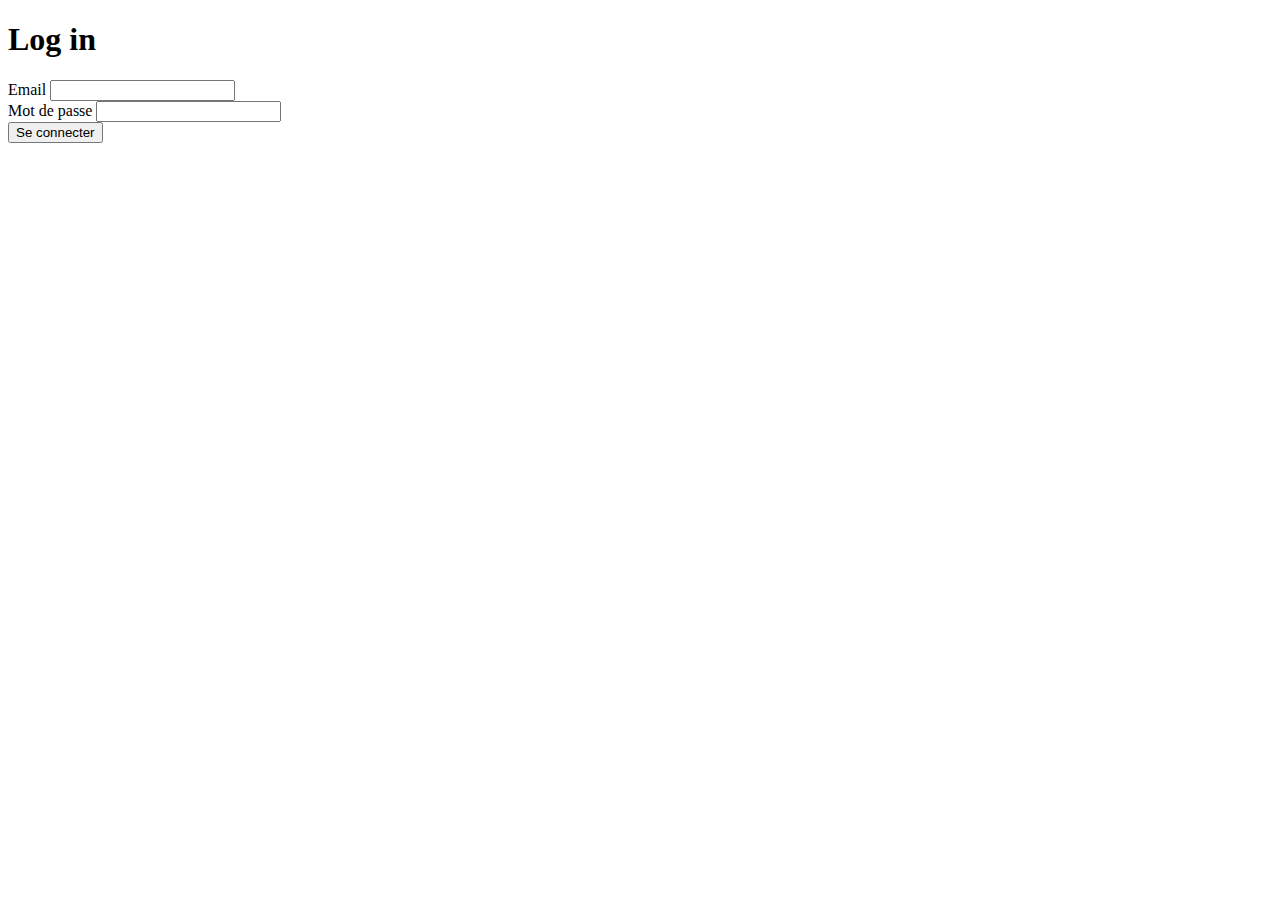
==== FrontEnd/login.html @ 58439708 "implémentation login" ====
<!DOCTYPE html>
<html lang="fr">
<head>
  <meta charset="UTF-8">
  <meta name="viewport" content="width=device-width, initial-scale=1.0">
  <title>Page de Connexion</title>
</head>
<body>
  <h1>Log in</h1>
  <form id="login-form">
    <div>
      <label for="email">Email</label>
      <input type="email" id="email" required />
    </div>
    <div>
      <label for="password">Mot de passe</label>
      <input type="password" id="password" required />
    </div>
    <button type="submit">Se connecter</button>
  </form>

  <script src="index.js"></script>
</body>
</html>
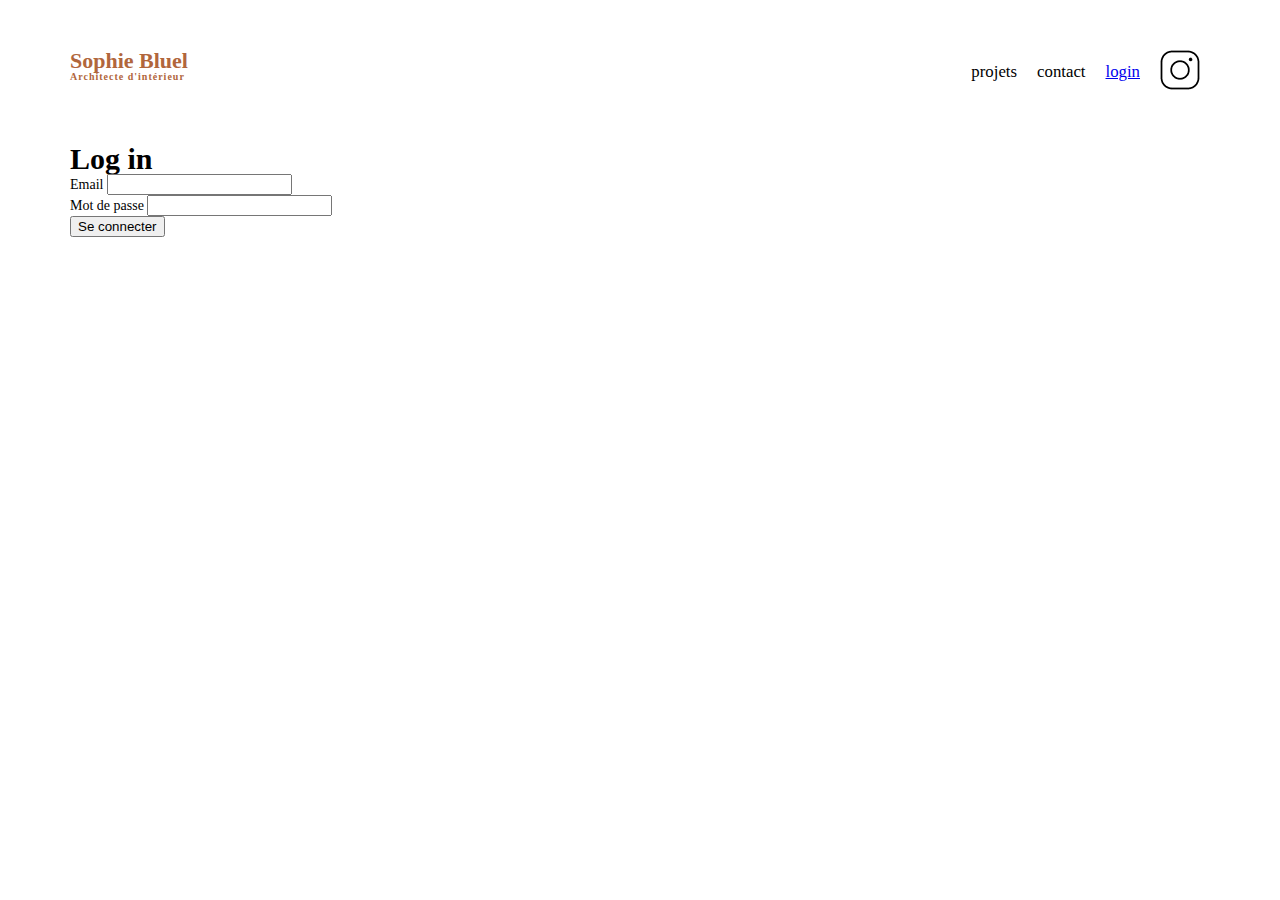
==== commit 4aacaa4f: "modif login" ====
--- a/FrontEnd/login.html
+++ b/FrontEnd/login.html
@@ -3,10 +3,22 @@
 <head>
   <meta charset="UTF-8">
   <meta name="viewport" content="width=device-width, initial-scale=1.0">
+  <link rel="stylesheet" href="login.css">
   <title>Page de Connexion</title>
 </head>
 <body>
-  <h1>Log in</h1>
+    <header>
+        <h1>Sophie Bluel <span>Architecte d'intérieur</span></h1>
+        <nav>
+          <ul>
+            <li>projets</li>
+            <li>contact</li>
+            <li><a href="login.html">login</a></li>
+            <li><img src="./assets/icons/instagram.png" alt="Instagram" /></li>
+          </ul>
+        </nav>
+      </header>
+  <h2>Log in</h2>
   <form id="login-form">
     <div>
       <label for="email">Email</label>
--- a/FrontEnd/login.css
+++ b/FrontEnd/login.css
@@ -0,0 +1,101 @@
+html, body, div, span, applet, object, iframe,
+h1, h2, h3, h4, h5, h6, p, blockquote, pre,
+a, abbr, acronym, address, big, cite, code,
+del, dfn, em, img, ins, kbd, q, s, samp,
+small, strike, strong, sub, sup, tt, var,
+b, u, i, center,
+dl, dt, dd, ol, ul, li,
+fieldset, form, label, legend,
+table, caption, tbody, tfoot, thead, tr, th, td,
+article, aside, canvas, details, embed,
+figure, figcaption, footer, header, hgroup,
+menu, nav, output, ruby, section, summary,
+time, mark, audio, video {
+	margin: 0;
+	padding: 0;
+	border: 0;
+	font-size: 100%;
+	font: inherit;
+	vertical-align: baseline;
+}
+/* HTML5 display-role reset for older browsers */
+article, aside, details, figcaption, figure,
+footer, header, hgroup, menu, nav, section {
+	display: block;
+}
+body {
+	line-height: 1;
+}
+ol, ul {
+	list-style: none;
+}
+blockquote, q {
+	quotes: none;
+}
+blockquote:before, blockquote:after,
+q:before, q:after {
+	content: '';
+	content: none;
+}
+table {
+	border-collapse: collapse;
+	border-spacing: 0;
+}
+/** end reset css**/
+
+body {
+	max-width: 1140px;
+	margin:auto;
+	font-family: 'Work Sans' ;
+	font-size: 14px;
+}
+
+header {
+	display: flex;
+	justify-content: space-between;
+	margin: 50px 0
+}
+
+h1{
+	display: flex;
+	flex-direction: column;
+	font-family: 'Syne';
+	font-size: 22px;
+	font-weight: 800;
+	color: #B1663C
+}
+
+h1 > span {
+	font-family: 'Work Sans';
+	font-size:10px;
+	letter-spacing: 0.1em;
+;
+}
+
+nav ul {
+	display: flex;
+	align-items: center;
+	list-style-type: none;
+
+}
+nav li {
+	padding: 0 10px;
+	font-size: 1.2em;
+}
+
+li:hover {
+	color: #B1663C;
+}
+
+
+a:hover {
+	color: #B1663C;
+}
+
+h2{
+	font-family: 'Syne';
+	font-weight: 700;
+	font-size: 30px;
+	color: #1D6154
+    : center;
+}
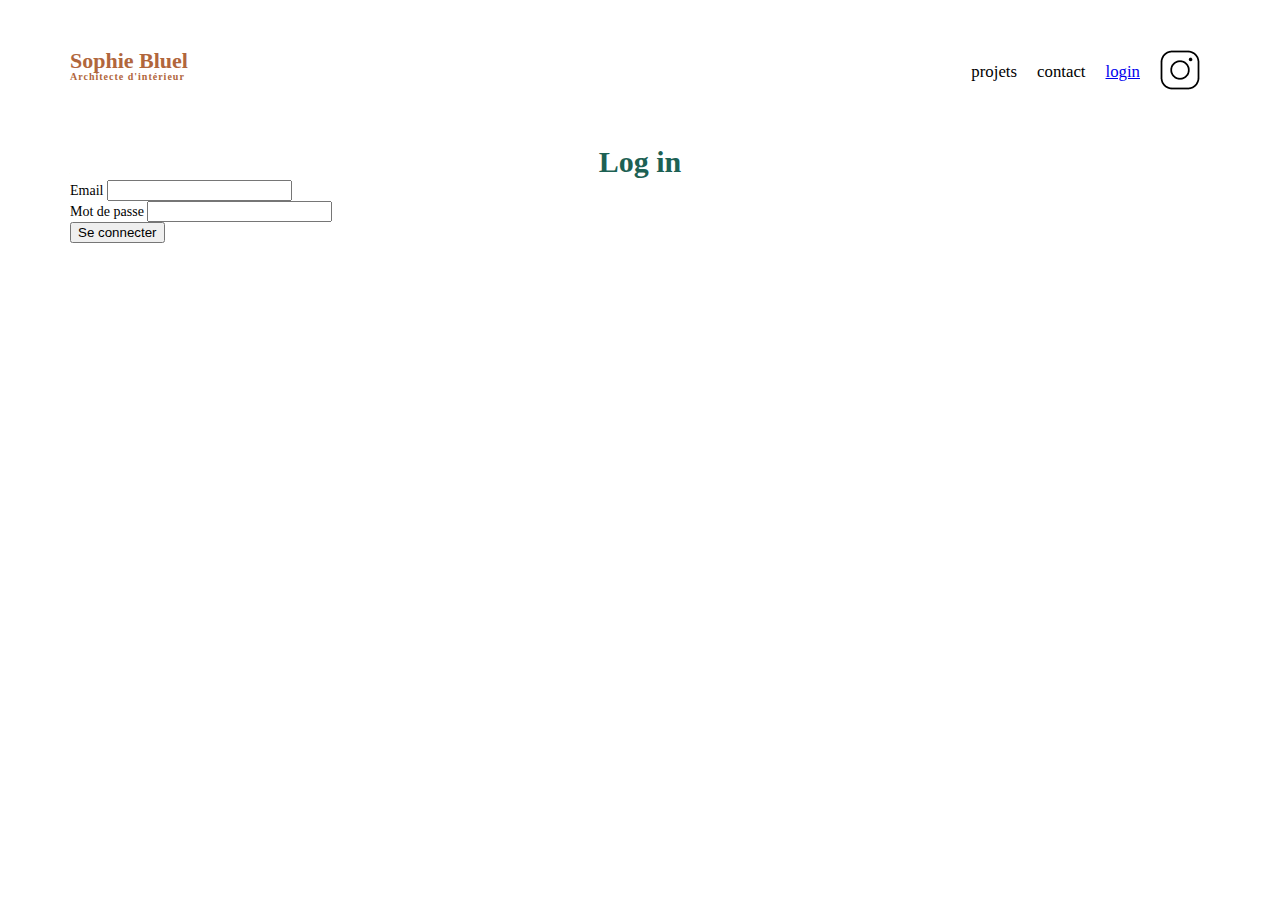
==== commit 2b8b6f54: "avancement login" ====
--- a/FrontEnd/login.html
+++ b/FrontEnd/login.html
@@ -18,7 +18,7 @@
           </ul>
         </nav>
       </header>
-  <h2>Log in</h2>
+  <h1 class="login">Log in</h1>
   <form id="login-form">
     <div>
       <label for="email">Email</label>
--- a/FrontEnd/login.css
+++ b/FrontEnd/login.css
@@ -92,10 +92,18 @@
 	color: #B1663C;
 }
 
-h2{
+.login {
 	font-family: 'Syne';
 	font-weight: 700;
 	font-size: 30px;
-	color: #1D6154
-    : center;
+	line-height: 36px;
+	color: #1D6154;
+	align-items: center;
 }
+
+.login > span {
+	font-family: 'Work Sans';
+	font-size: 10px;
+	letter-spacing: 0.1em;
+}
+
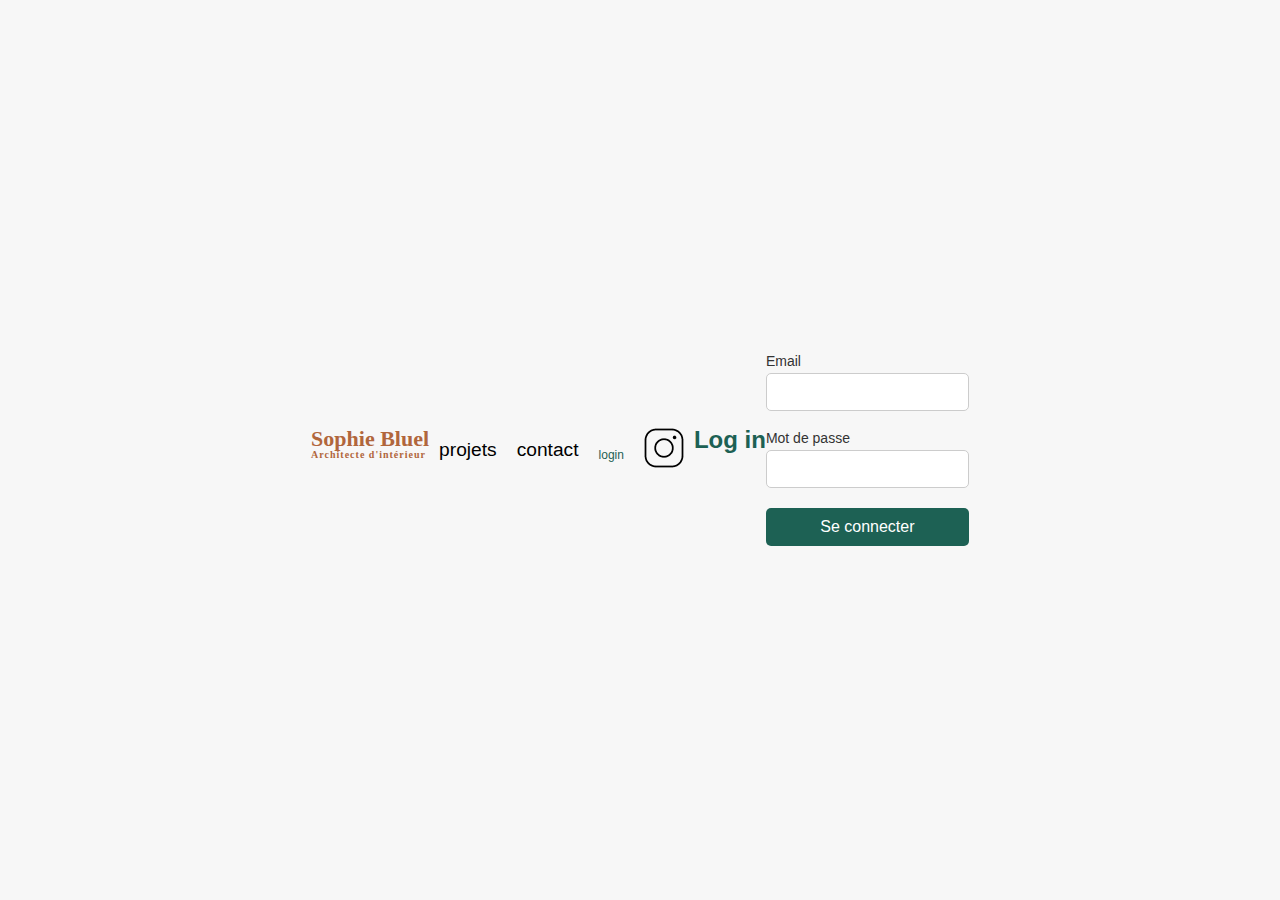
==== commit f9bf7533: "création login.js" ====
--- a/FrontEnd/login.html
+++ b/FrontEnd/login.html
@@ -31,6 +31,6 @@
     <button type="submit">Se connecter</button>
   </form>
 
-  <script src="index.js"></script>
+  <script src="login.js"></script>
 </body>
 </html>--- a/FrontEnd/login.css
+++ b/FrontEnd/login.css
@@ -44,11 +44,14 @@
 /** end reset css**/
 
 body {
-	max-width: 1140px;
-	margin:auto;
-	font-family: 'Work Sans' ;
-	font-size: 14px;
+    display: flex;
+    justify-content: center;
+    align-items: center;
+    height: 100vh;
+    background-color: #F7F7F7;
+    font-family: 'Work Sans', sans-serif;
 }
+
 
 header {
 	display: flex;
@@ -72,6 +75,18 @@
 ;
 }
 
+h1.login {
+    text-align: center;
+    font-family: 'Syne', sans-serif;
+    font-size: 24px;
+    color: #1D6154;
+    margin-bottom: 20px;
+}
+
+#login-form div {
+    margin-bottom: 20px;
+}
+
 nav ul {
 	display: flex;
 	align-items: center;
@@ -90,6 +105,7 @@
 
 a:hover {
 	color: #B1663C;
+	text-decoration: underline;
 }
 
 .login {
@@ -107,3 +123,46 @@
 	letter-spacing: 0.1em;
 }
 
+#login-form div {
+    margin-bottom: 20px;
+}
+
+label {
+    display: block;
+    margin-bottom: 5px;
+    font-size: 14px;
+    color: #333333;
+}
+
+input[type="email"], input[type="password"] {
+    width: 100%;
+    padding: 10px;
+    font-size: 14px;
+    border: 1px solid #CCCCCC;
+    border-radius: 5px;
+    box-sizing: border-box;
+}
+
+button[type="submit"] {
+    width: 100%;
+    padding: 10px;
+    background-color: #1D6154;
+    color: #FFFFFF;
+    border: none;
+    border-radius: 5px;
+    font-size: 16px;
+    cursor: pointer;
+}
+
+button[type="submit"]:hover {
+    background-color: #145D43;
+}
+
+a {
+    display: block;
+    text-align: center;
+    margin-top: 10px;
+    font-size: 12px;
+    color: #1D6154;
+    text-decoration: none;
+}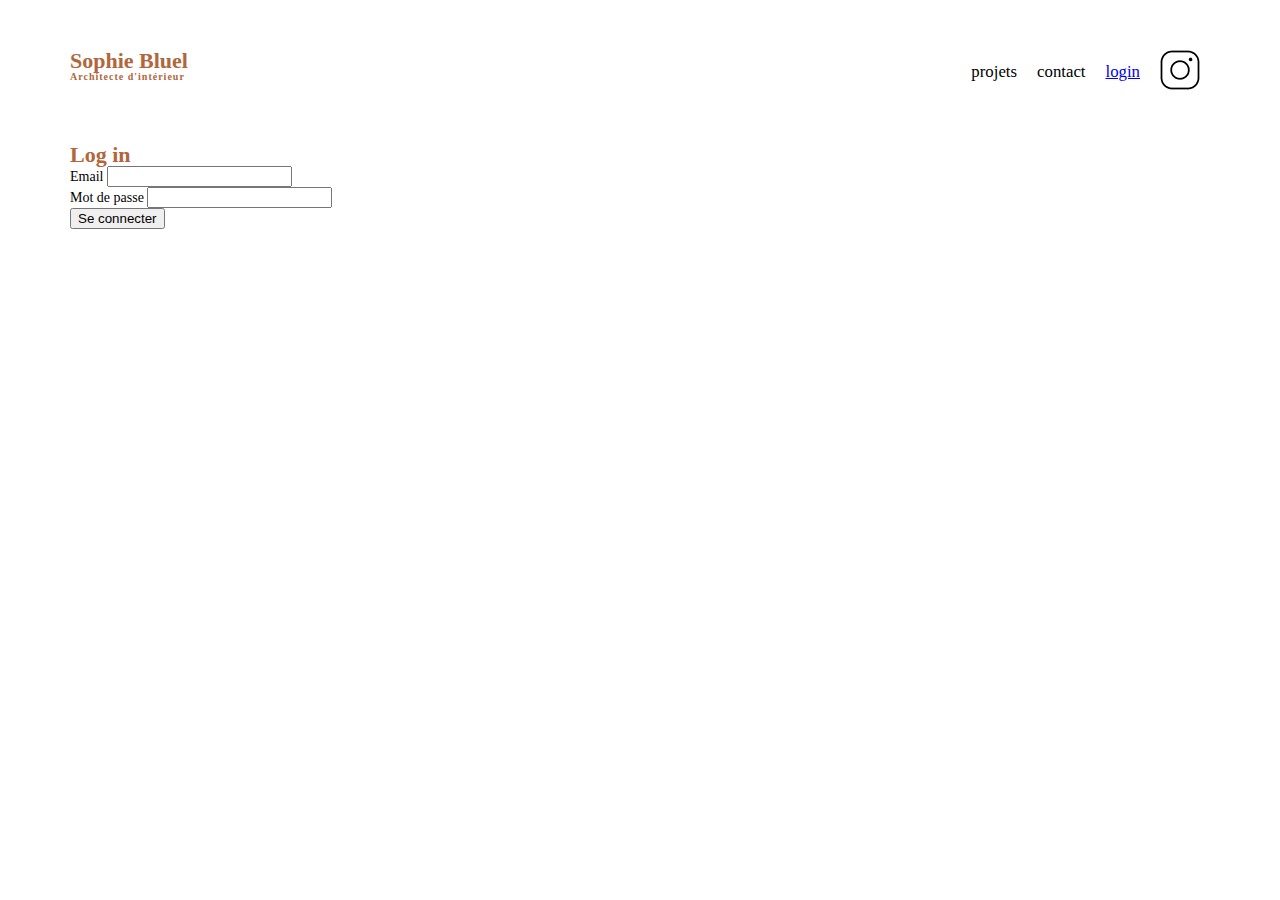
==== commit 97bf8330: "modif+bouton modifier" ====
--- a/FrontEnd/login.html
+++ b/FrontEnd/login.html
@@ -3,7 +3,7 @@
 <head>
   <meta charset="UTF-8">
   <meta name="viewport" content="width=device-width, initial-scale=1.0">
-  <link rel="stylesheet" href="login.css">
+  <link rel="stylesheet" href="./assets/style.css">
   <title>Page de Connexion</title>
 </head>
 <body>
--- a/FrontEnd/assets/style.css
+++ b/FrontEnd/assets/style.css
@@ -0,0 +1,224 @@
+/* http://meyerweb.com/eric/tools/css/reset/
+   v2.0 | 20110126
+   License: none (public domain)
+*/
+
+html, body, div, span, applet, object, iframe,
+h1, h2, h3, h4, h5, h6, p, blockquote, pre,
+a, abbr, acronym, address, big, cite, code,
+del, dfn, em, img, ins, kbd, q, s, samp,
+small, strike, strong, sub, sup, tt, var,
+b, u, i, center,
+dl, dt, dd, ol, ul, li,
+fieldset, form, label, legend,
+table, caption, tbody, tfoot, thead, tr, th, td,
+article, aside, canvas, details, embed,
+figure, figcaption, footer, header, hgroup,
+menu, nav, output, ruby, section, summary,
+time, mark, audio, video {
+	margin: 0;
+	padding: 0;
+	border: 0;
+	font-size: 100%;
+	font: inherit;
+	vertical-align: baseline;
+}
+/* HTML5 display-role reset for older browsers */
+article, aside, details, figcaption, figure,
+footer, header, hgroup, menu, nav, section {
+	display: block;
+}
+body {
+	line-height: 1;
+}
+ol, ul {
+	list-style: none;
+}
+blockquote, q {
+	quotes: none;
+}
+blockquote:before, blockquote:after,
+q:before, q:after {
+	content: '';
+	content: none;
+}
+table {
+	border-collapse: collapse;
+	border-spacing: 0;
+}
+/** end reset css**/
+body {
+	max-width: 1140px;
+	margin:auto;
+	font-family: 'Work Sans' ;
+	font-size: 14px;
+}
+header {
+	display: flex;
+	justify-content: space-between;
+	margin: 50px 0
+}
+section {
+	margin: 50px 0
+}
+
+h1{
+	display: flex;
+	flex-direction: column;
+	font-family: 'Syne';
+	font-size: 22px;
+	font-weight: 800;
+	color: #B1663C
+}
+
+h1 > span {
+	font-family: 'Work Sans';
+	font-size:10px;
+	letter-spacing: 0.1em;
+;
+}
+
+h2{
+	font-family: 'Syne';
+	font-weight: 700;
+	font-size: 30px;
+	color: #1D6154
+}
+nav ul {
+	display: flex;
+	align-items: center;
+	list-style-type: none;
+
+}
+nav li {
+	padding: 0 10px;
+	font-size: 1.2em;
+}
+
+li:hover {
+	color: #B1663C;
+}
+
+#introduction {
+	display: flex;
+	align-items: center;
+}
+#introduction figure {
+	flex: 1
+}
+#introduction img {
+	display: block;
+	margin: auto;
+	width: 80%;
+}
+
+#introduction article {
+	flex: 1
+}
+#introduction h2 {
+	margin-bottom: 1em;
+}
+
+#introduction p {
+	margin-bottom: 0.5em;
+}
+
+.portfolio-header {
+	display: flex;
+	align-items: center;
+	justify-content: center;
+	gap: 10px;
+}
+
+#portfolio-edit {
+	display:none;
+}
+
+#portfolio-edit.active {
+	display:block;
+}
+
+#portfolio h2 {
+	text-align: center;
+}
+.categories {
+	display: flex;
+	justify-content: center;
+	gap: 20px;
+}
+.categories button {
+	border: 1px solid #1D6154;
+	color: #1D6154;
+	font-weight: 700;
+	font-size: 1rem;
+	font-family: "Syne", sans-serif;
+	border-radius: 100px;
+	background: transparent;
+	padding: 10px 20px;
+}
+.categories button.active {
+	background-color: #1D6154;
+	color: white;
+}
+.gallery {
+	width: 100%;
+	display: grid;
+	grid-template-columns: 1fr 1fr 1fr;
+	grid-column-gap: 20px;
+	grid-row-gap: 20px;
+	margin-top: 60px;
+}
+
+.gallery img {
+	width: 100%;
+
+}
+#contact {
+	width: 50%;
+margin: auto;
+}
+#contact > * {
+	text-align: center;
+
+}
+#contact h2{
+	margin-bottom: 20px;
+}
+#contact form {
+	text-align: left;
+	margin-top:30px;
+	display: flex;
+	flex-direction: column;
+}
+
+#contact input {
+	height: 50px;
+	font-size: 1.2em;
+	border: none;
+	box-shadow: 0px 4px 14px rgba(0, 0, 0, 0.09);
+}
+#contact label {
+	margin: 2em 0 1em 0;
+}
+#contact textarea {
+	border: none;
+	box-shadow: 0px 4px 14px rgba(0, 0, 0, 0.09);
+}
+
+input[type="submit"]{
+	font-family: 'Syne';
+	font-weight: 700;
+	color: white;
+	background-color: #1D6154;
+	margin : 2em auto ;
+	width: 180px;
+	text-align: center;
+	border-radius: 60px ;
+}
+
+footer nav ul {
+	display: flex;
+	justify-content: flex-end;
+	margin: 2em
+}
+
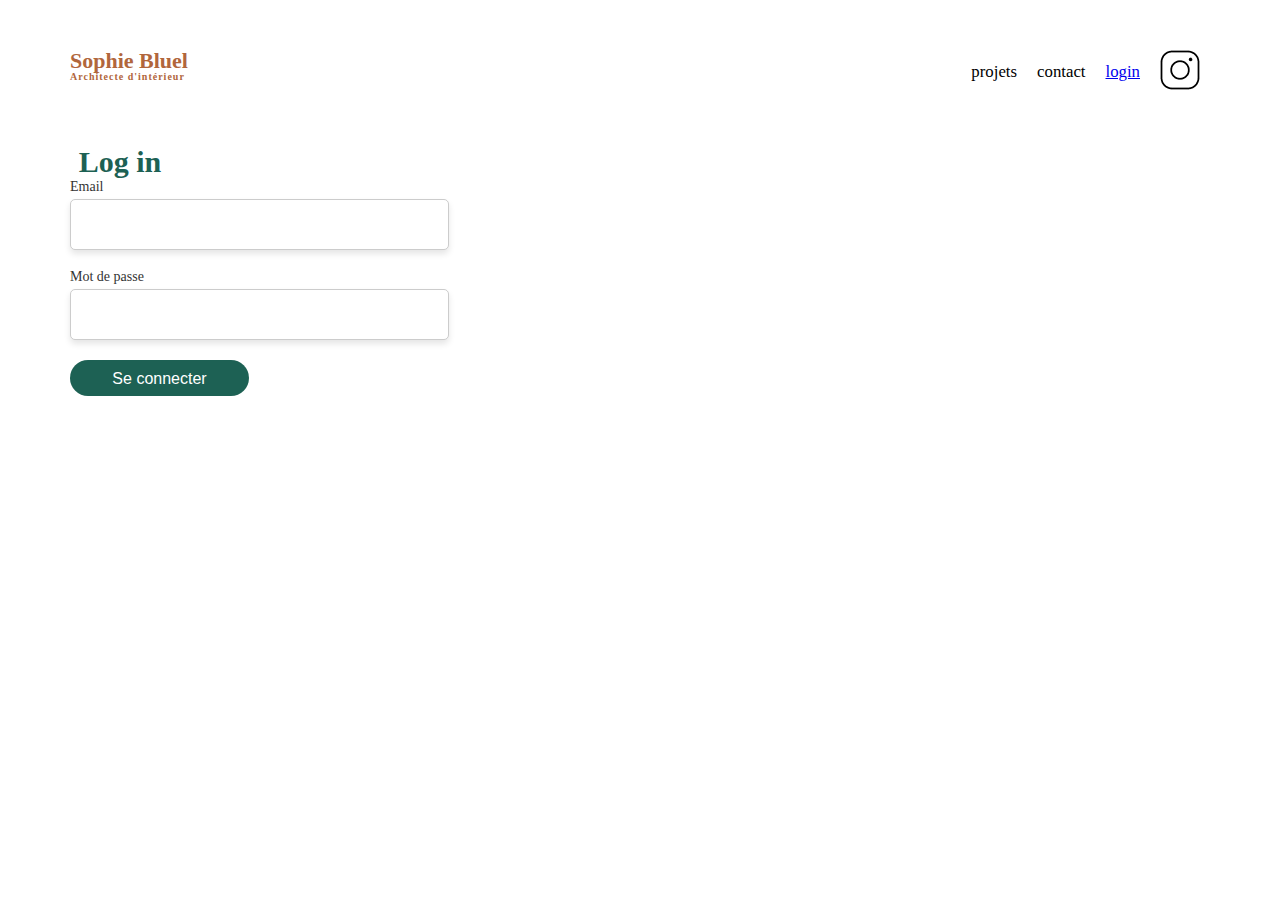
==== commit e452e02e: "implémentation galerie photo" ====
--- a/FrontEnd/login.html
+++ b/FrontEnd/login.html
@@ -13,7 +13,7 @@
           <ul>
             <li>projets</li>
             <li>contact</li>
-            <li><a href="login.html">login</a></li>
+            <li><a id="login-link" href="login.html">login</a></li>
             <li><img src="./assets/icons/instagram.png" alt="Instagram" /></li>
           </ul>
         </nav>
--- a/FrontEnd/assets/style.css
+++ b/FrontEnd/assets/style.css
@@ -47,6 +47,28 @@
 	border-spacing: 0;
 }
 /** end reset css**/
+
+#edit-mode {
+	display: none;
+	background-color: black;
+	color: white;
+	padding: 10px 30px;
+	border-radius: 0;
+	position: fixed;
+	top: 0;
+	left: 0;
+	width: 100vw;
+	text-align: center;
+  }
+  
+#edit-mode.active {
+	display: block;
+}
+  
+#edit-mode i {
+	margin-right: 10px;
+}
+
 body {
 	max-width: 1140px;
 	margin:auto;
@@ -95,6 +117,56 @@
 	font-size: 1.2em;
 }
 
+.login {
+	width: 100px;
+	height: 36px;
+	font-family: 'Syne';
+	font-weight: 700;
+	font-size: 30px;
+	line-height: 36px;
+	color: #1D6154;
+	align-items: center;
+}
+
+#login-form div {
+    margin-bottom: 20px;
+}
+
+label {
+    display: block;
+    margin-bottom: 5px;
+    font-size: 14px;
+    color: #333333;
+}
+
+input[type="email"], input[type="password"] {
+    width: 379px;
+    height: 51px;
+    top: 338px;
+	left: 530px;
+    border: 1px solid #CCCCCC;
+    border-radius: 5px;
+	box-shadow: 0 4px 6px rgba(0, 0, 0, 0.1);
+    box-sizing: border-box;
+}
+
+button[type="submit"] {
+    width: 179px;
+	height: 36px;
+    padding: 10px;
+    background-color: #1D6154;
+    color: #FFFFFF;
+    border: none;
+    border-radius: 20px;
+    font-size: 16px;
+    cursor: pointer;
+}
+
+button[type="submit"]:hover {
+    background-color: #145D43;
+}
+
+
 li:hover {
 	color: #B1663C;
 }
@@ -131,13 +203,23 @@
 }
 
 #portfolio-edit {
-	display:none;
+	display: none;
+	color: #1D6154;
+	font-weight: 700;
+	background-color: transparent;
+	border: none;
+	cursor: pointer;
+	font-size: 16px;
 }
 
 #portfolio-edit.active {
 	display:block;
 }
 
+#portfolio-edit i {
+	margin-right: 5px;
+	font-size: 18px;
+  }
 #portfolio h2 {
 	text-align: center;
 }
@@ -222,3 +304,35 @@
 	margin: 2em
 }
 
+/* Gallery */
+
+#gallery {
+	position: fixed;
+	top: 0;
+	bottom: 0;
+	left: 0;
+	right: 0;
+	background-color: rgba(0, 0, 0, 0.8);
+	z-index: 999;
+}
+
+#gallery-modal {
+	position: absolute;
+	left: 50%;
+	top: 50%;
+	transform: translate(-50%, -50%);
+	background-color: white	;
+	border-radius: 10px;
+	padding: 20px;
+}
+
+#gallery-modal-header {
+	display: flex;
+	justify-content: space-between;
+	align-items: center;
+
+}
+
+#gallery-modal-header h1 {
+	margin: 0 auto;
+}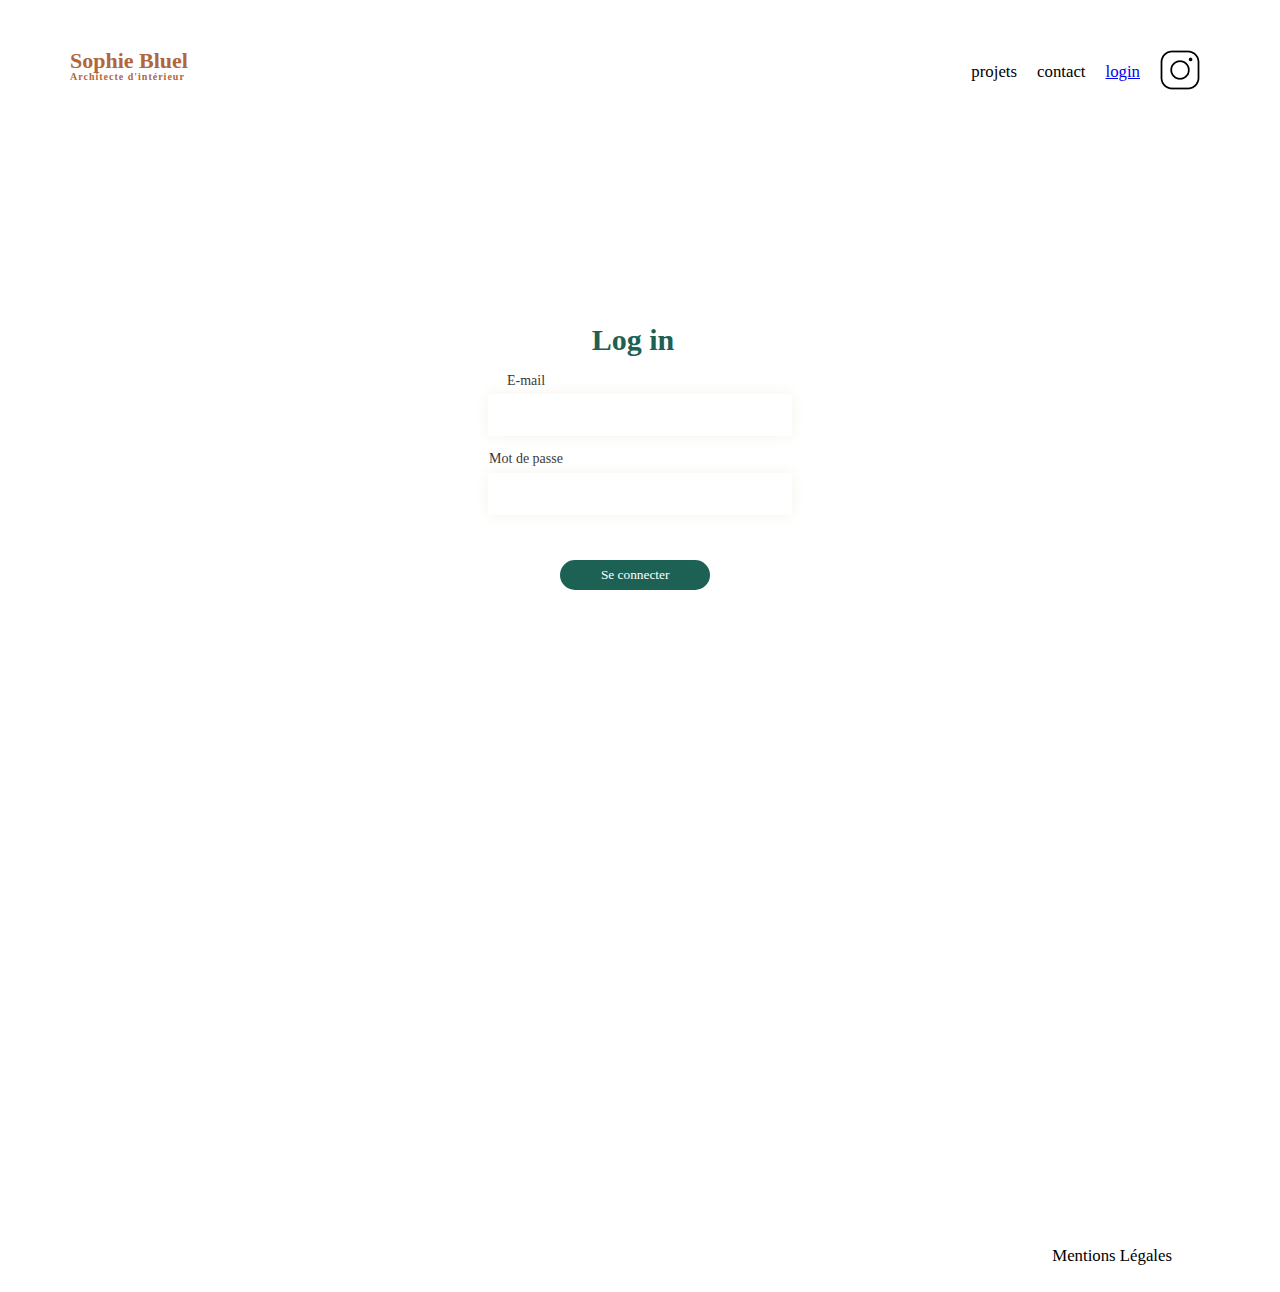
==== commit 59028bfd: "css gallery+login" ====
--- a/FrontEnd/login.html
+++ b/FrontEnd/login.html
@@ -8,20 +8,20 @@
 </head>
 <body>
     <header>
-        <h1>Sophie Bluel <span>Architecte d'intérieur</span></h1>
-        <nav>
-          <ul>
-            <li>projets</li>
-            <li>contact</li>
-            <li><a id="login-link" href="login.html">login</a></li>
-            <li><img src="./assets/icons/instagram.png" alt="Instagram" /></li>
-          </ul>
-        </nav>
+      <h1>Sophie Bluel <span>Architecte d'intérieur</span></h1>
+      <nav>
+        <ul>
+          <li>projets</li>
+          <li>contact</li>
+          <li><a id="login-link" href="login.html">login</a></li>
+          <li><img src="./assets/icons/instagram.png" alt="Instagram" /></li>
+        </ul>
+      </nav>
       </header>
   <h1 class="login">Log in</h1>
   <form id="login-form">
     <div>
-      <label for="email">Email</label>
+      <label for="email">E-mail</label>
       <input type="email" id="email" required />
     </div>
     <div>
@@ -31,6 +31,14 @@
     <button type="submit">Se connecter</button>
   </form>
 
+  <footer>
+    <nav>
+      <ul>
+        <li class="mentions">Mentions Légales</li>
+      </ul>
+    </nav>
+  </footer>
+
   <script src="login.js"></script>
 </body>
 </html>--- a/FrontEnd/assets/style.css
+++ b/FrontEnd/assets/style.css
@@ -112,58 +112,72 @@
 	list-style-type: none;
 
 }
-nav li {
-	padding: 0 10px;
-	font-size: 1.2em;
+
+#login-link {
+	font-size: bold;
 }
 
 .login {
 	width: 100px;
 	height: 36px;
 	font-family: 'Syne';
-	font-weight: 700;
 	font-size: 30px;
 	line-height: 36px;
 	color: #1D6154;
 	align-items: center;
+	margin-left: 45%;
+	margin-top: 20%;
 }
 
 #login-form div {
-    margin-bottom: 20px;
+    display: flex;
+	margin: 15px 0;
+    flex-direction: column;
+    align-items: center;
 }
 
 label {
-    display: block;
     margin-bottom: 5px;
+	margin-right: 20%;
+	font-weight: 500;
     font-size: 14px;
+	line-height: 16.42px;
     color: #333333;
 }
 
 input[type="email"], input[type="password"] {
-    width: 379px;
-    height: 51px;
-    top: 338px;
-	left: 530px;
-    border: 1px solid #CCCCCC;
-    border-radius: 5px;
-	box-shadow: 0 4px 6px rgba(0, 0, 0, 0.1);
-    box-sizing: border-box;
+    width: 300px;
+	height: 40px;
+	box-shadow: 0px 0px 15px rgba(244,243,237,255);
+	border-width: 0px;
 }
 
 button[type="submit"] {
-    width: 179px;
-	height: 36px;
-    padding: 10px;
-    background-color: #1D6154;
-    color: #FFFFFF;
-    border: none;
-    border-radius: 20px;
-    font-size: 16px;
-    cursor: pointer;
+    font-family: 'Syne';
+	color: white;
+	background-color: #1D6154;
+	border-width: 0px;
+	border-radius: 60px ;
+	padding: 7px 25px 7px 25px;
+	width: 150px;
+	margin-top: 30px;
+	margin-left: 43%;
+	cursor: pointer;
 }
 
 button[type="submit"]:hover {
     background-color: #145D43;
+}
+
+.mentions {
+	display: flex;
+	justify-content: center;
+	margin-top: 630px;
+}
+
+nav li {
+	padding: 0 10px;
+	font-size: 1.2em;
 }
 
 
@@ -307,32 +321,103 @@
 /* Gallery */
 
 #gallery {
-	position: fixed;
-	top: 0;
-	bottom: 0;
-	left: 0;
-	right: 0;
-	background-color: rgba(0, 0, 0, 0.8);
-	z-index: 999;
+	display: none;
+    position: fixed;
+    top: 0;
+    bottom: 0;
+    left: 0;
+    right: 0;
+    background-color: rgba(0, 0, 0, 0.8);
+    z-index: 999;
+}
+
+#gallery.active {
+	display: block;
 }
 
 #gallery-modal {
-	position: absolute;
-	left: 50%;
-	top: 50%;
-	transform: translate(-50%, -50%);
-	background-color: white	;
-	border-radius: 10px;
-	padding: 20px;
+    position: absolute;
+	width: 630px;
+	height: 688px;
+    left: 50%;
+    top: 50%;
+    transform: translate(-50%, -50%);
+    background-color: white;
+    border-radius: 10px;
+    padding: 20px;
 }
 
 #gallery-modal-header {
-	display: flex;
-	justify-content: space-between;
+    display: flex;
+    justify-content: space-between;
+    align-items: center;
+}
+
+#gallery-modal-header h1 {
+    margin: 0 auto;
+}
+
+#gallery-pictures {
+	margin-top: 30px;
+    display: grid;
+    grid-template-columns: repeat(5, 1fr);
+    gap: 10px;
+    margin-bottom: 20px;
+}
+
+#gallery-pictures div {
+    position: relative;
+	display: inline-block;
+}
+
+#gallery-pictures img {
+	width: 76.86px;
+    height: 102.57px;
+	object-fit: cover;
+}
+
+.gallery-delete {
+    position: absolute;
+    top: 5px;
+   	left: 52px;
+    background-color: rgba(0, 0, 0, 0.8);
+    border: none;
+    color: white;
+    border-radius: 2px;
+    cursor: pointer;
+	width: 20px;
+	height: 20px;
+	padding: 3px;
+}
+
+.gallery-delete i {
+    pointer-events: none;
+	width: 9px;
+	height: 11px;
+	justify-content: center;
 	align-items: center;
-
-}
-
-#gallery-modal-header h1 {
+}
+
+.add-photo-button {
+    background-color: #2b7a78;
+    color: white;
+    width: 237px;
+	height: 36px;
+    border: none;
+    border-radius: 60px;
+    cursor: pointer;
+	display: block;
 	margin: 0 auto;
+}
+
+.add-photo-button:hover {
+    background-color: #3aafa9;
+	left: 600px;
+}
+
+hr {
+    border: 1px solid #B3B3B3;
+	width: 420px;
+    margin-top: 320px;
+	margin-bottom: 40px;
 }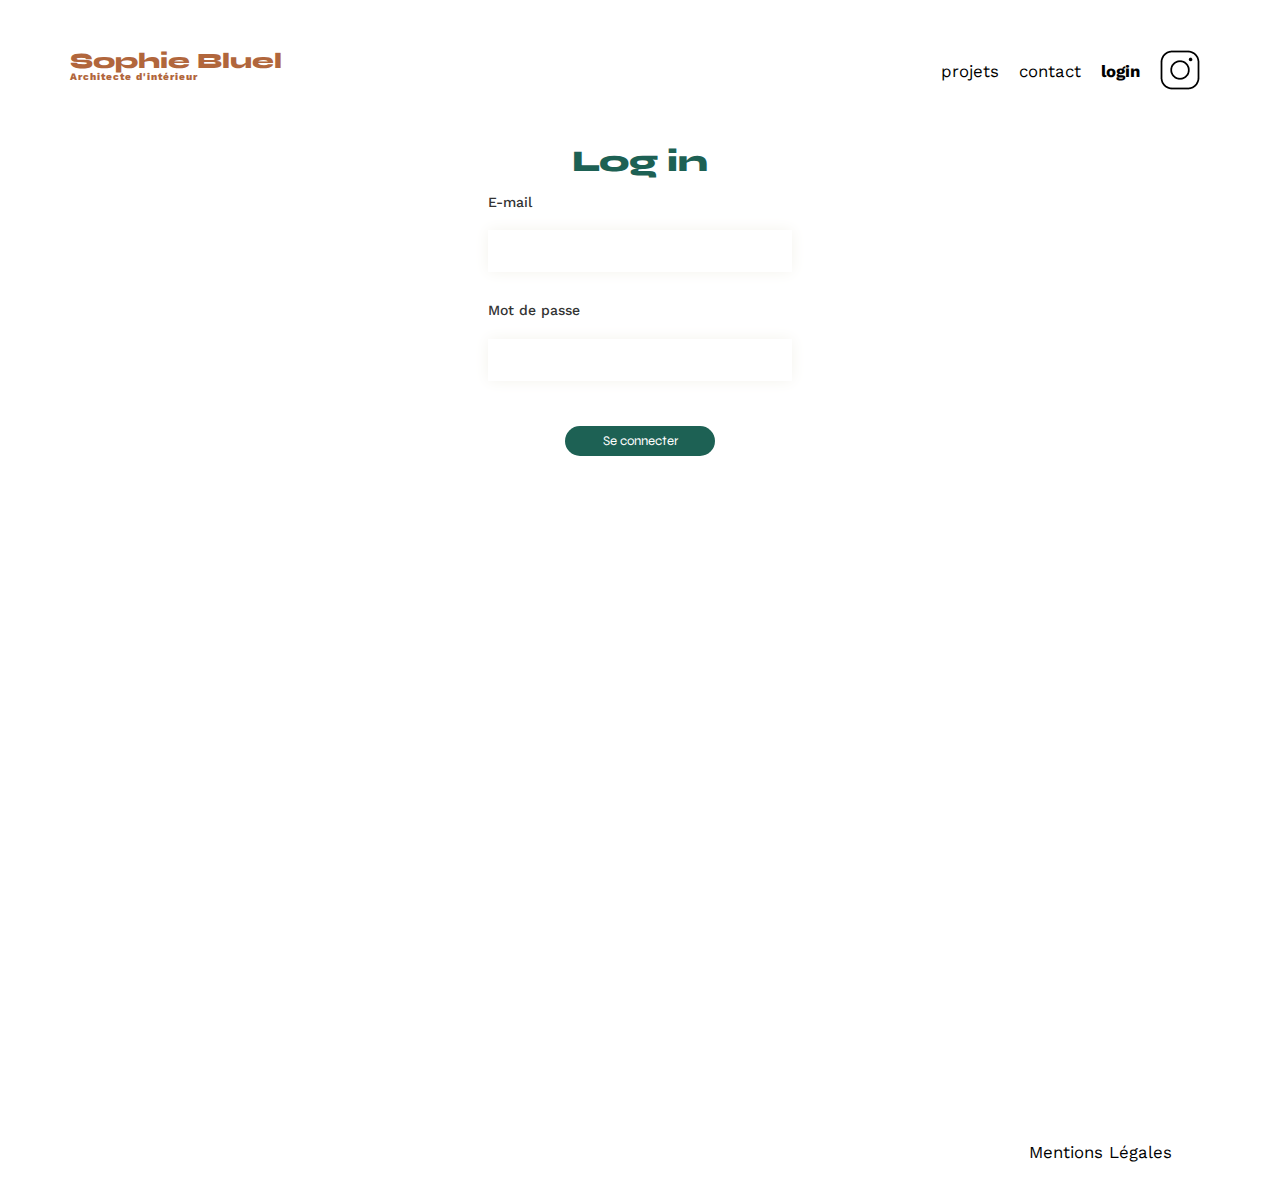
==== commit 06e3dbb6: "fin du projet" ====
--- a/FrontEnd/login.html
+++ b/FrontEnd/login.html
@@ -4,6 +4,12 @@
   <meta charset="UTF-8">
   <meta name="viewport" content="width=device-width, initial-scale=1.0">
   <link rel="stylesheet" href="./assets/style.css">
+  <link rel="preconnect" href="https://fonts.googleapis.com" />
+    <link rel="preconnect" href="https://fonts.gstatic.com" crossorigin />
+    <link
+      href="https://fonts.googleapis.com/css2?family=Syne:wght@700;800&family=Work+Sans&display=swap"
+      rel="stylesheet"
+    />
   <title>Page de Connexion</title>
 </head>
 <body>
--- a/FrontEnd/assets/style.css
+++ b/FrontEnd/assets/style.css
@@ -114,31 +114,33 @@
 }
 
 #login-link {
-	font-size: bold;
+	font-weight: bold;
+	text-decoration: none;
+	color: black;
 }
 
 .login {
-	width: 100px;
-	height: 36px;
 	font-family: 'Syne';
 	font-size: 30px;
 	line-height: 36px;
 	color: #1D6154;
+	text-align: center;
+}
+
+#login-form {
+	display: flex;
+	flex-direction: column;
 	align-items: center;
-	margin-left: 45%;
-	margin-top: 20%;
 }
 
 #login-form div {
     display: flex;
 	margin: 15px 0;
     flex-direction: column;
-    align-items: center;
 }
 
 label {
-    margin-bottom: 5px;
-	margin-right: 20%;
+    margin-bottom: 20px;
 	font-weight: 500;
     font-size: 14px;
 	line-height: 16.42px;
@@ -160,8 +162,8 @@
 	border-radius: 60px ;
 	padding: 7px 25px 7px 25px;
 	width: 150px;
-	margin-top: 30px;
-	margin-left: 43%;
+	display: block;
+	margin: 30px auto;
 	cursor: pointer;
 }
 
@@ -218,7 +220,7 @@
 
 #portfolio-edit {
 	display: none;
-	color: #1D6154;
+	color: black;
 	font-weight: 700;
 	background-color: transparent;
 	border: none;
@@ -238,6 +240,7 @@
 	text-align: center;
 }
 .categories {
+	margin: 50px;
 	display: flex;
 	justify-content: center;
 	gap: 20px;
@@ -256,7 +259,7 @@
 	background-color: #1D6154;
 	color: white;
 }
-.gallery {
+.portfolio-gallery {
 	width: 100%;
 	display: grid;
 	grid-template-columns: 1fr 1fr 1fr;
@@ -265,7 +268,7 @@
 	margin-top: 60px;
 }
 
-.gallery img {
+.portfolio-gallery img {
 	width: 100%;
 
 }
@@ -288,6 +291,7 @@
 }
 
 #contact input {
+	width: 100%;
 	height: 50px;
 	font-size: 1.2em;
 	border: none;
@@ -327,7 +331,7 @@
     bottom: 0;
     left: 0;
     right: 0;
-    background-color: rgba(0, 0, 0, 0.8);
+    background-color: rgba(0, 0, 0, 0.3);
     z-index: 999;
 }
 
@@ -337,14 +341,14 @@
 
 #gallery-modal {
     position: absolute;
-	width: 630px;
-	height: 688px;
     left: 50%;
     top: 50%;
     transform: translate(-50%, -50%);
     background-color: white;
     border-radius: 10px;
-    padding: 20px;
+    padding: 50px;
+	width: 630px;
+	height: 688px;
 }
 
 #gallery-modal-header {
@@ -357,12 +361,23 @@
     margin: 0 auto;
 }
 
+#gallery-title {
+    margin: 0 auto;
+	margin-top: 20px;
+	font-family: 'Syne';
+    font-size: 26px;
+    font-weight: 700;
+	color: rgba(0, 0, 0, 1);
+}
+
 #gallery-pictures {
-	margin-top: 30px;
+	margin: 50px;
     display: grid;
-    grid-template-columns: repeat(5, 1fr);
-    gap: 10px;
-    margin-bottom: 20px;
+    grid-template-columns: repeat(5, 76px);
+	row-gap: 30px;
+    column-gap: 10px;
+	overflow-y: auto;
+	justify-content: center;
 }
 
 #gallery-pictures div {
@@ -371,31 +386,46 @@
 }
 
 #gallery-pictures img {
-	width: 76.86px;
+	width: 100%;
     height: 102.57px;
 	object-fit: cover;
+	display: block;
+	max-width: 100%;
+}
+
+#gallery-close {
+    background-color: transparent;
+    border: none;
+    color: black;
+    cursor: pointer;
+	position: absolute;
+	right: 30px;
+	top: 30px;
+}
+
+#gallery-close  i {
+	font-size: 24px;	
 }
 
 .gallery-delete {
     position: absolute;
     top: 5px;
-   	left: 52px;
+   	left: 56px;
     background-color: rgba(0, 0, 0, 0.8);
     border: none;
     color: white;
     border-radius: 2px;
     cursor: pointer;
-	width: 20px;
-	height: 20px;
-	padding: 3px;
+	width: 17px;
+	height: 17px;
 }
 
 .gallery-delete i {
-    pointer-events: none;
-	width: 9px;
-	height: 11px;
-	justify-content: center;
-	align-items: center;
+	position: absolute;
+	width: 15px;
+	height: 15px;
+	left: 1px;
+	top: 3px;
 }
 
 .add-photo-button {
@@ -408,6 +438,8 @@
     cursor: pointer;
 	display: block;
 	margin: 0 auto;
+	margin-bottom: 20px;
+	font-size: 1rem;
 }
 
 .add-photo-button:hover {
@@ -416,8 +448,180 @@
 }
 
 hr {
-    border: 1px solid #B3B3B3;
+width: 420px;
+height: 0px;
+margin-top: 60px;
+border: 1px solid #B3B3B3;
+
+}
+
+
+/* Add Photo */
+
+#add-photo {
+    display: none;
+    position: fixed;
+    top: 0;
+    bottom: 0;
+    left: 0;
+    right: 0;
+    background-color: rgba(0, 0, 0, 0.3);
+    z-index: 999;
+}
+
+#add-photo-modal {
+    position: absolute;
+    left: 50%;
+    top: 50%;
+    transform: translate(-50%, -50%);
+    background-color: white;
+    border-radius: 10px;
+    padding: 30px;
+	width: 630px;
+	height: 688px;
+}
+
+#add-photo-modal-header {
+	
+}
+
+.add-photo-modal-header-buttons {
+	display: flex;
+	align-items: center;
+	justify-content: space-between;
+}
+
+#return-gallery, #add-photo-close {
+	font-size: 24px;
+}
+
+#add-photo-title {
+	text-align: center;
+	font-family: 'Syne';
+    font-size: 24px;
+    font-weight: 700;
+	color: rgba(0, 0, 0, 0.8);
+}
+
+#add-photo-modal-header button {
+    background: none;
+    border: none;
+    cursor: pointer;
+}
+
+.add-photo-upload {
+	display: grid;
+	justify-content: center;
+    text-align: center;
+    margin: 20px 0;
+}
+
+.photo-upload-label {
+    display: grid;
+	justify-items: center;
+    cursor: pointer;
+	border-radius: 3px;
 	width: 420px;
-    margin-top: 320px;
-	margin-bottom: 40px;
+	height: 169px;
+	background-color: rgba(232,241,246,1);
+}
+
+.photo-upload-label img {
+	max-width: 420px;
+	max-height: 169px;
+	display: block;
+}
+
+.upload-button {
+	display: flex;
+	align-items: center;
+	justify-content: center;
+    background-color: rgba(203,214,220,1);
+    border: none;
+	width: 173px;
+	height: 36px;
+    cursor: pointer;
+    border-radius: 50px;
+    color: rgba(48,102,133,1);
+    font-weight: bold;
+}
+
+.label-title {
+	width: 32px;
+
+
+	font-family: 'Work Sans';
+	font-style: normal;
+	font-weight: 700;
+	font-size: 14px;
+	line-height: 16px;
+
+	color: #3d3d3d;
+}
+
+.add-photo-form-container {
+	display: flex;
+	flex-direction: column;
+	gap: 10px;
+	width: 420px;
+	justify-content: center;
+	margin: 0 auto;
+}
+
+.add-photo-form-fields {
+	display: flex;
+	flex-direction: column;
+	gap: 10px;
+	justify-content: center;
+}
+
+.label-category {
+	width: 65px;
+	height: 16px;
+
+	font-family: 'Work Sans';
+	font-style: normal;
+	font-weight: 700;
+	font-size: 14px;
+	line-height: 16px;
+
+	color: #3D3D3D;
+}
+
+#title {
+	height: 51px;
+
+	background: #FFFFFF;
+	border: none;
+	box-shadow: 0px 4px 14px rgba(0, 0, 0, 0.09);
+}
+
+#category {
+	height: 51px;
+
+
+	background: #FFFFFF;
+	border: none;
+	box-shadow: 0px 4px 14px rgba(0, 0, 0, 0.09);
+}
+
+.stamp-button[type="submit"] {
+    width: 237px;
+	height: 36px;
+    background-color: #2b7a78;
+    color: white;
+    border: none;
+	display: block;
+	margin: 30px auto;
+    border-radius: 60px;
+    cursor: pointer;
+}
+
+.stamp-button[type="submit"]:not(:disabled):hover {
+    background-color: #2b7a78;
+}
+
+.stamp-button[type="submit"]:disabled {
+    background-color: #ccc;
+    cursor: not-allowed;
 }